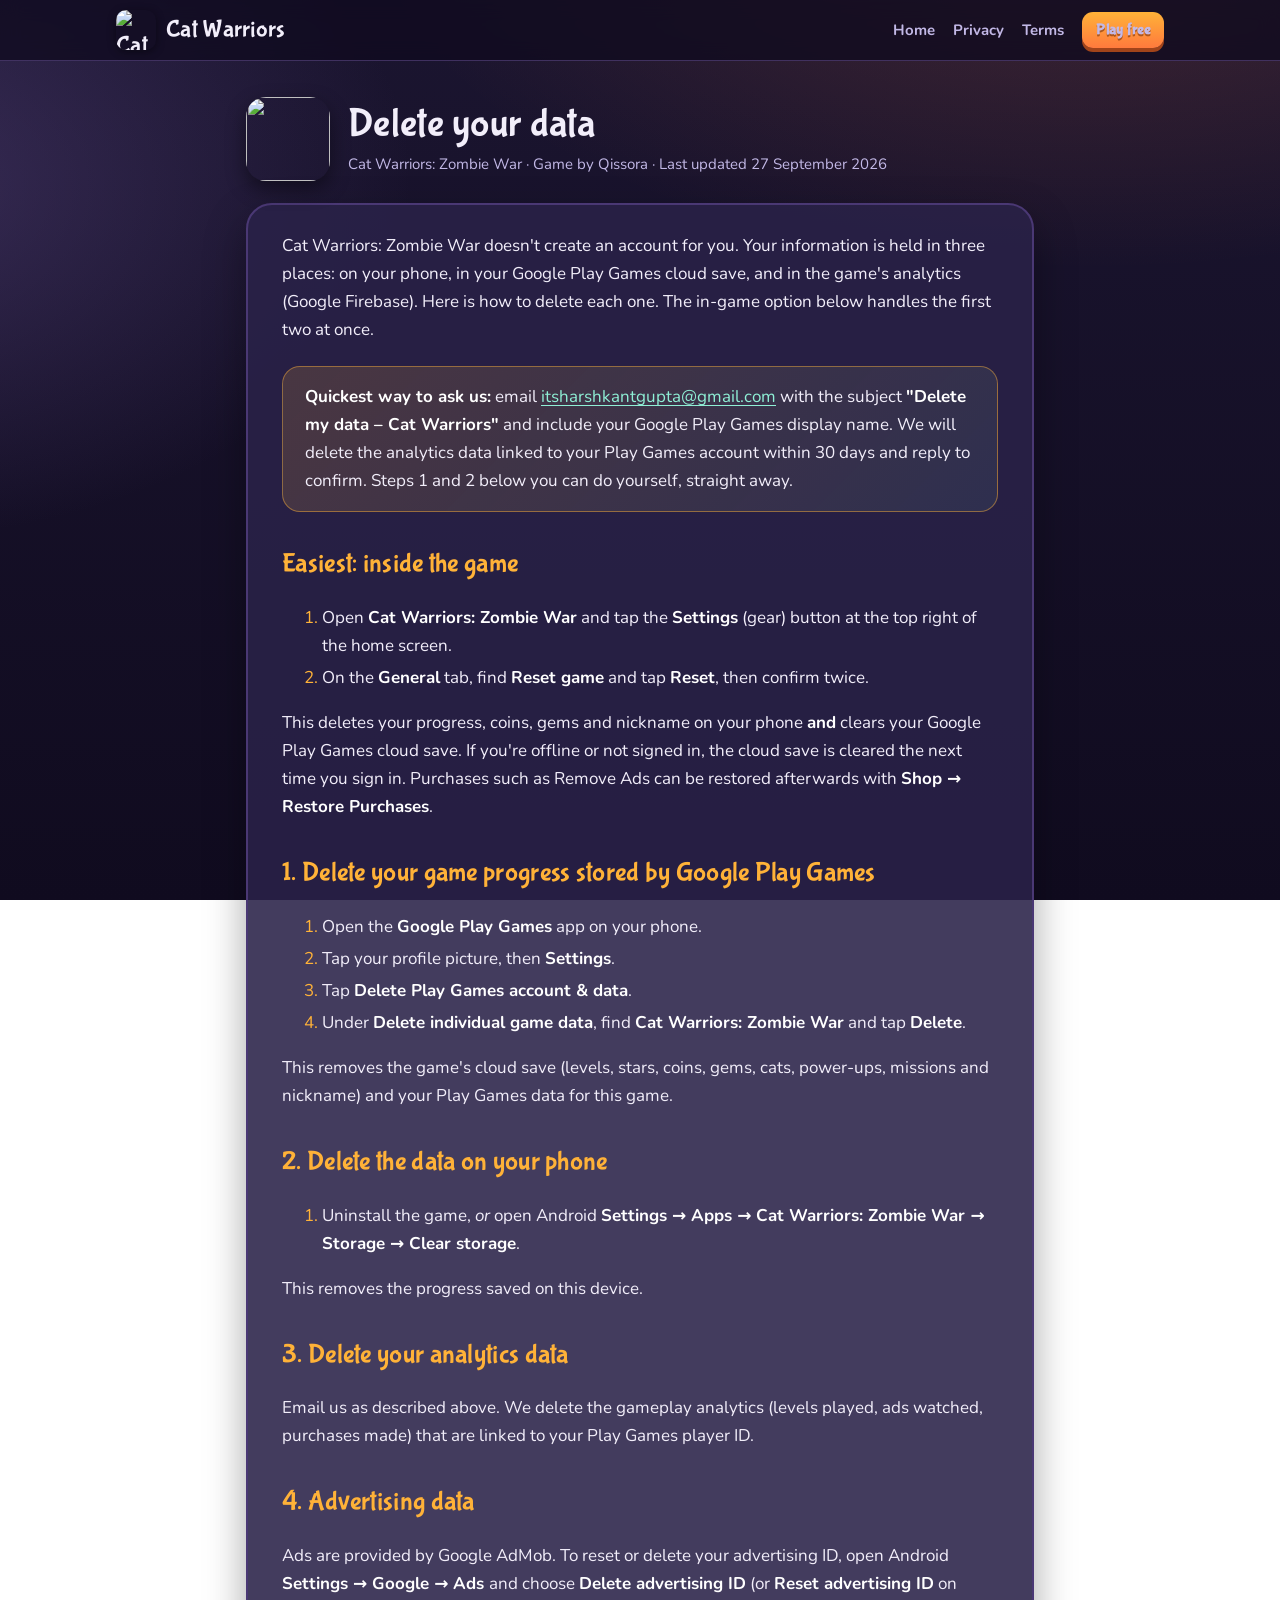
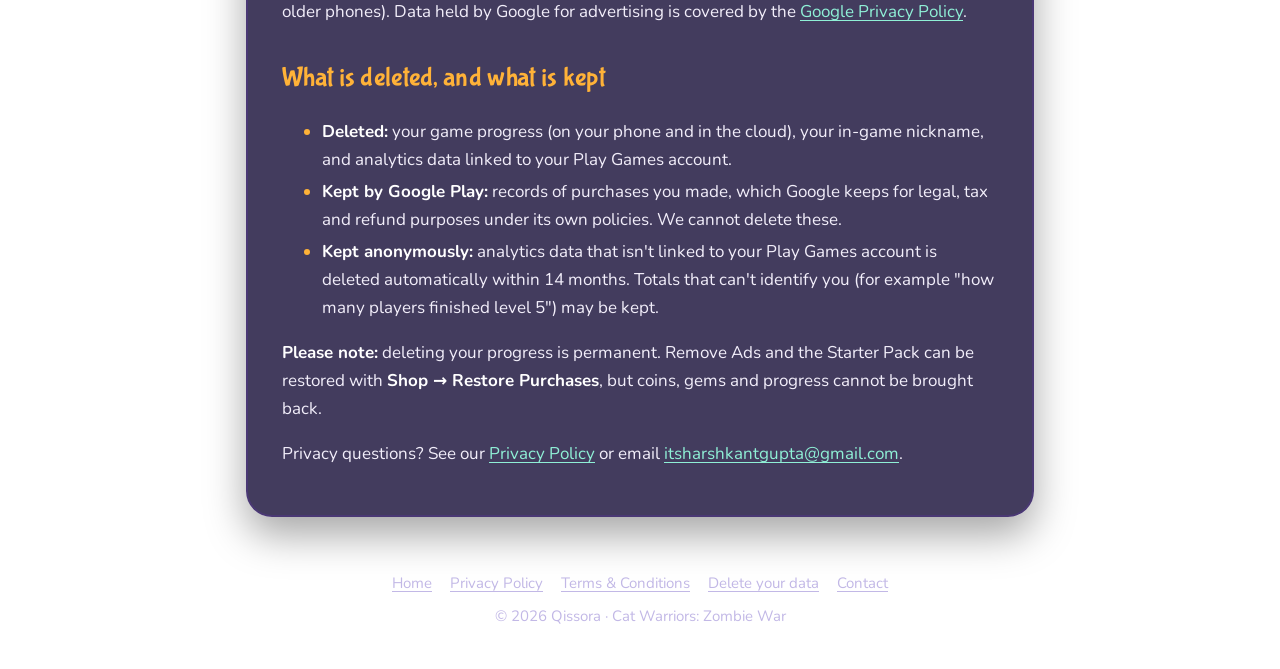
==== delete-data.html @ cae6afaa "Add files via upload" ====
<!DOCTYPE html>
<html lang="en">
<head>
<meta charset="utf-8">
<meta name="viewport" content="width=device-width, initial-scale=1">
<title>Delete your data — Cat Warriors: Zombie War</title>
<meta name="description" content="How to delete your Cat Warriors: Zombie War progress and data.">
<meta property="og:title" content="Delete your data — Cat Warriors: Zombie War">
<meta property="og:description" content="How to delete your Cat Warriors: Zombie War progress and data.">
<meta property="og:image" content="https://harsh-4002.github.io/cat-warriors/img/og.jpg">
<meta property="og:url" content="https://harsh-4002.github.io/cat-warriors/delete-data.html">
<meta name="theme-color" content="#1b1530">
<link rel="icon" type="image/png" href="img/favicon.png">
<link rel="preconnect" href="https://fonts.googleapis.com">
<link rel="preconnect" href="https://fonts.gstatic.com" crossorigin>
<link href="https://fonts.googleapis.com/css2?family=Bubblegum+Sans&family=Nunito:wght@400;700;800&display=swap" rel="stylesheet">
<link rel="stylesheet" href="style.css">
</head>
<body>
<header class="topbar"><div class="topbar-inner">
  <a class="brand" href="./"><img src="img/icon.webp" alt="Cat Warriors app icon">Cat Warriors</a>
  <nav class="nav">
    <a href="./" class="hide-sm">Home</a>
    <a href="privacy.html">Privacy</a>
    <a href="terms.html">Terms</a>
    <a class="btn btn-small" href="https://play.google.com/store/apps/details?id=com.catsvsdogs.game">Play free</a>
  </nav>
</div></header>
<main class="doc">
<div class="doc-head"><img src="img/icon.webp" alt=""><div><h1>Delete your data</h1><p class="meta">Cat Warriors: Zombie War · Game by Qissora · Last updated 27 September 2026</p></div></div>
<article class="card">
<p>Cat Warriors: Zombie War doesn't create an account for you. Your information is held in three places: on your phone, in your Google Play Games cloud save, and in the game's analytics (Google Firebase). Here is how to delete each one. The in-game option below handles the first two at once.</p>

<div class="panel">
<strong>Quickest way to ask us:</strong> email <a href="mailto:itsharshkantgupta@gmail.com">itsharshkantgupta@gmail.com</a> with the subject <strong>"Delete my data – Cat Warriors"</strong> and include your Google Play Games display name. We will delete the analytics data linked to your Play Games account within 30 days and reply to confirm. Steps 1 and 2 below you can do yourself, straight away.
</div>

<h2>Easiest: inside the game</h2>
<ol>
  <li>Open <strong>Cat Warriors: Zombie War</strong> and tap the <strong>Settings</strong> (gear) button at the top right of the home screen.</li>
  <li>On the <strong>General</strong> tab, find <strong>Reset game</strong> and tap <strong>Reset</strong>, then confirm twice.</li>
</ol>
<p>This deletes your progress, coins, gems and nickname on your phone <strong>and</strong> clears your Google Play Games cloud save. If you're offline or not signed in, the cloud save is cleared the next time you sign in. Purchases such as Remove Ads can be restored afterwards with <strong>Shop → Restore Purchases</strong>.</p>

<h2>1. Delete your game progress stored by Google Play Games</h2>
<ol>
  <li>Open the <strong>Google Play Games</strong> app on your phone.</li>
  <li>Tap your profile picture, then <strong>Settings</strong>.</li>
  <li>Tap <strong>Delete Play Games account &amp; data</strong>.</li>
  <li>Under <strong>Delete individual game data</strong>, find <strong>Cat Warriors: Zombie War</strong> and tap <strong>Delete</strong>.</li>
</ol>
<p>This removes the game's cloud save (levels, stars, coins, gems, cats, power-ups, missions and nickname) and your Play Games data for this game.</p>

<h2>2. Delete the data on your phone</h2>
<ol>
  <li>Uninstall the game, <em>or</em> open Android <strong>Settings → Apps → Cat Warriors: Zombie War → Storage → Clear storage</strong>.</li>
</ol>
<p>This removes the progress saved on this device.</p>

<h2>3. Delete your analytics data</h2>
<p>Email us as described above. We delete the gameplay analytics (levels played, ads watched, purchases made) that are linked to your Play Games player ID.</p>

<h2>4. Advertising data</h2>
<p>Ads are provided by Google AdMob. To reset or delete your advertising ID, open Android <strong>Settings → Google → Ads</strong> and choose <strong>Delete advertising ID</strong> (or <strong>Reset advertising ID</strong> on older phones). Data held by Google for advertising is covered by the <a href="https://policies.google.com/privacy">Google Privacy Policy</a>.</p>

<h2>What is deleted, and what is kept</h2>
<ul>
  <li><strong>Deleted:</strong> your game progress (on your phone and in the cloud), your in-game nickname, and analytics data linked to your Play Games account.</li>
  <li><strong>Kept by Google Play:</strong> records of purchases you made, which Google keeps for legal, tax and refund purposes under its own policies. We cannot delete these.</li>
  <li><strong>Kept anonymously:</strong> analytics data that isn't linked to your Play Games account is deleted automatically within 14 months. Totals that can't identify you (for example "how many players finished level 5") may be kept.</li>
</ul>
<p><strong>Please note:</strong> deleting your progress is permanent. Remove Ads and the Starter Pack can be restored with <strong>Shop → Restore Purchases</strong>, but coins, gems and progress cannot be brought back.</p>

<p>Privacy questions? See our <a href="privacy.html">Privacy Policy</a> or email <a href="mailto:itsharshkantgupta@gmail.com">itsharshkantgupta@gmail.com</a>.</p>
</article>
</main>
<footer>
  <nav><a href="./">Home</a><a href="privacy.html">Privacy Policy</a><a href="terms.html">Terms &amp; Conditions</a><a href="delete-data.html">Delete your data</a><a href="mailto:itsharshkantgupta@gmail.com">Contact</a></nav>
  <div>© 2026 Qissora · Cat Warriors: Zombie War</div>
</footer>
</body>
</html>
---- style.css ----
/* Cat Warriors: Zombie War — website styles. Colours follow the game's
   "Dusk Alley" chrome (autoload/chrome_theme.gd). */
:root {
  --plum-deep: #100b1f;
  --plum: #1b1530;
  --indigo: #2a2148;
  --violet: #4a3874;
  --violet-soft: #5e4a88;
  --amber: #ffb238;
  --ember: #ff7a3d;
  --mint: #8ff0d6;
  --gold: #ffdd75;
  --text: #f2eefa;
  --text-soft: #c2b8e6;
  --radius: 22px;
}

* { box-sizing: border-box; }
html { scroll-behavior: smooth; }
body {
  margin: 0;
  color: var(--text);
  font: 17px/1.65 "Nunito", system-ui, -apple-system, "Segoe UI", Roboto, sans-serif;
  background:
    radial-gradient(1200px 600px at 85% -10%, rgba(255, 122, 61, 0.18), transparent 60%),
    radial-gradient(900px 600px at -10% 20%, rgba(94, 74, 136, 0.45), transparent 60%),
    linear-gradient(180deg, var(--plum) 0%, var(--plum-deep) 100%);
  background-attachment: fixed;
  min-height: 100vh;
}
a { color: var(--mint); text-underline-offset: 3px; }
a:hover { color: #fff; }
img { max-width: 100%; display: block; }
h1, h2, h3, .brand, .btn { font-family: "Bubblegum Sans", "Nunito", sans-serif; font-weight: 400; letter-spacing: 0.3px; }

/* --- top bar --- */
.topbar {
  position: sticky; top: 0; z-index: 10;
  background: rgba(16, 11, 31, 0.78);
  backdrop-filter: blur(10px);
  -webkit-backdrop-filter: blur(10px);
  border-bottom: 1px solid rgba(94, 74, 136, 0.6);
}
.topbar-inner {
  max-width: 1080px; margin: 0 auto; padding: 10px 16px;
  display: flex; align-items: center; gap: 16px;
}
.brand { display: flex; align-items: center; gap: 10px; color: var(--text); text-decoration: none; font-size: 24px; }
.brand img { width: 40px; height: 40px; border-radius: 10px; box-shadow: 0 2px 8px rgba(0, 0, 0, 0.4); }
.nav { margin-left: auto; display: flex; gap: 18px; align-items: center; }
.nav a { color: var(--text-soft); text-decoration: none; font-weight: 700; font-size: 15px; }
.nav a:hover, .nav a.active { color: var(--amber); }

/* --- buttons --- */
.btn {
  display: inline-flex; align-items: center; gap: 8px;
  padding: 10px 22px; border-radius: 14px;
  font-size: 20px; color: #fff; text-decoration: none;
  background: linear-gradient(180deg, var(--amber), var(--ember));
  box-shadow: 0 5px 0 #a2441a, 0 10px 24px rgba(255, 122, 61, 0.35);
  text-shadow: 0 2px 0 rgba(120, 50, 10, 0.6);
  transition: transform 0.12s ease, box-shadow 0.12s ease;
}
.btn:hover { color: #fff; transform: translateY(-2px); }
.btn:active { transform: translateY(3px); box-shadow: 0 2px 0 #a2441a; }
.btn-small { padding: 6px 14px; font-size: 17px; border-radius: 11px; box-shadow: 0 4px 0 #a2441a; }

/* --- home: hero --- */
.hero {
  position: relative; overflow: hidden;
  padding: 56px 16px 72px; text-align: center;
  background: linear-gradient(180deg, rgba(16, 11, 31, 0.35) 0%, rgba(16, 11, 31, 0.55) 60%, var(--plum-deep) 100%),
              url("img/hero-bg.webp") center / cover no-repeat;
}
.hero-logo { width: min(560px, 92%); margin: 0 auto; filter: drop-shadow(0 12px 28px rgba(0, 0, 0, 0.6)); animation: bob 4s ease-in-out infinite; }
@keyframes bob { 50% { transform: translateY(-8px); } }
.hero p.tagline { max-width: 620px; margin: 18px auto 26px; font-size: 20px; color: var(--text); text-shadow: 0 2px 8px rgba(0, 0, 0, 0.7); }
.store-row { display: flex; align-items: center; justify-content: center; gap: 18px; flex-wrap: wrap; }
.store-badge img { height: 84px; margin: -12px; } /* Google's badge has built-in padding */
.app-chip {
  display: flex; align-items: center; gap: 12px; padding: 8px 16px 8px 8px;
  background: rgba(27, 21, 48, 0.85); border: 1px solid var(--violet-soft); border-radius: 18px; text-align: left;
}
.app-chip img { width: 52px; height: 52px; border-radius: 12px; }
.app-chip b { display: block; font-size: 16px; }
.app-chip span { font-size: 14px; color: var(--text-soft); }

/* --- home: features --- */
.section { max-width: 1080px; margin: 0 auto; padding: 48px 16px; }
.section h2 { font-size: 38px; text-align: center; margin: 0 0 8px; color: var(--gold); }
.section .lead { text-align: center; color: var(--text-soft); margin: 0 auto 32px; max-width: 640px; }
.features { display: grid; grid-template-columns: repeat(3, 1fr); gap: 22px; }
.feature {
  background: linear-gradient(180deg, var(--indigo), var(--plum));
  border: 2px solid var(--violet); border-radius: var(--radius); overflow: hidden;
  box-shadow: 0 14px 30px rgba(0, 0, 0, 0.35);
  transition: transform 0.2s ease, border-color 0.2s ease;
}
.feature:hover { transform: translateY(-4px); border-color: var(--amber); }
.feature img { aspect-ratio: 2 / 1; object-fit: cover; width: 100%; }
.feature div { padding: 16px 20px 20px; }
.feature h3 { margin: 0 0 4px; font-size: 26px; color: var(--amber); }
.feature p { margin: 0; color: var(--text-soft); font-size: 16px; }

.cta {
  text-align: center; padding: 36px 20px; border-radius: 28px;
  background: linear-gradient(135deg, var(--violet), var(--indigo));
  border: 2px solid var(--violet-soft);
}
.cta h2 { color: var(--text); }

/* --- legal pages --- */
.doc { max-width: 820px; margin: 0 auto; padding: 36px 16px 24px; }
.doc-head { display: flex; align-items: center; gap: 18px; margin-bottom: 22px; }
.doc-head img { width: 84px; height: 84px; border-radius: 20px; box-shadow: 0 8px 20px rgba(0, 0, 0, 0.45); flex: none; }
.doc-head h1 { margin: 0; font-size: 40px; line-height: 1.1; }
.doc-head .meta { margin: 6px 0 0; color: var(--text-soft); font-size: 15px; }
.card {
  background: rgba(42, 33, 72, 0.88);
  border: 2px solid var(--violet); border-radius: 26px;
  padding: 10px 34px 30px;
  box-shadow: 0 18px 40px rgba(0, 0, 0, 0.35);
}
.card h2 { font-size: 27px; color: var(--amber); margin: 30px 0 6px; }
.card h3 { font-size: 21px; color: var(--mint); margin: 22px 0 4px; }
.card p, .card li { color: var(--text); }
.card li { margin: 4px 0; }
.card li::marker { color: var(--amber); }
.card strong { color: #fff; }
.summary, .panel {
  margin: 22px 0 6px; padding: 16px 22px; border-radius: 18px;
  background: linear-gradient(135deg, rgba(255, 178, 56, 0.16), rgba(143, 240, 214, 0.08));
  border: 1px solid rgba(255, 178, 56, 0.45);
}
.summary ul { margin: 8px 0 0; padding-left: 20px; }

/* --- footer --- */
footer { text-align: center; padding: 30px 16px 40px; color: var(--text-soft); font-size: 15px; }
footer nav { display: flex; justify-content: center; gap: 18px; flex-wrap: wrap; margin-bottom: 8px; }
footer a { color: var(--text-soft); }

@media (max-width: 800px) {
  .features { grid-template-columns: 1fr; }
  .nav a.hide-sm { display: none; }
  .card { padding: 4px 20px 24px; }
  .doc-head h1 { font-size: 32px; }
  .doc-head img { width: 64px; height: 64px; }
  .section h2 { font-size: 32px; }
}
@media (prefers-reduced-motion: reduce) { .hero-logo { animation: none; } }
@media (max-width: 420px) {
  .topbar-inner { gap: 10px; padding: 8px 12px; }
  .brand { font-size: 20px; }
  .brand img { width: 34px; height: 34px; }
  .nav { gap: 12px; }
  .btn-small { padding: 5px 10px; font-size: 15px; }
}
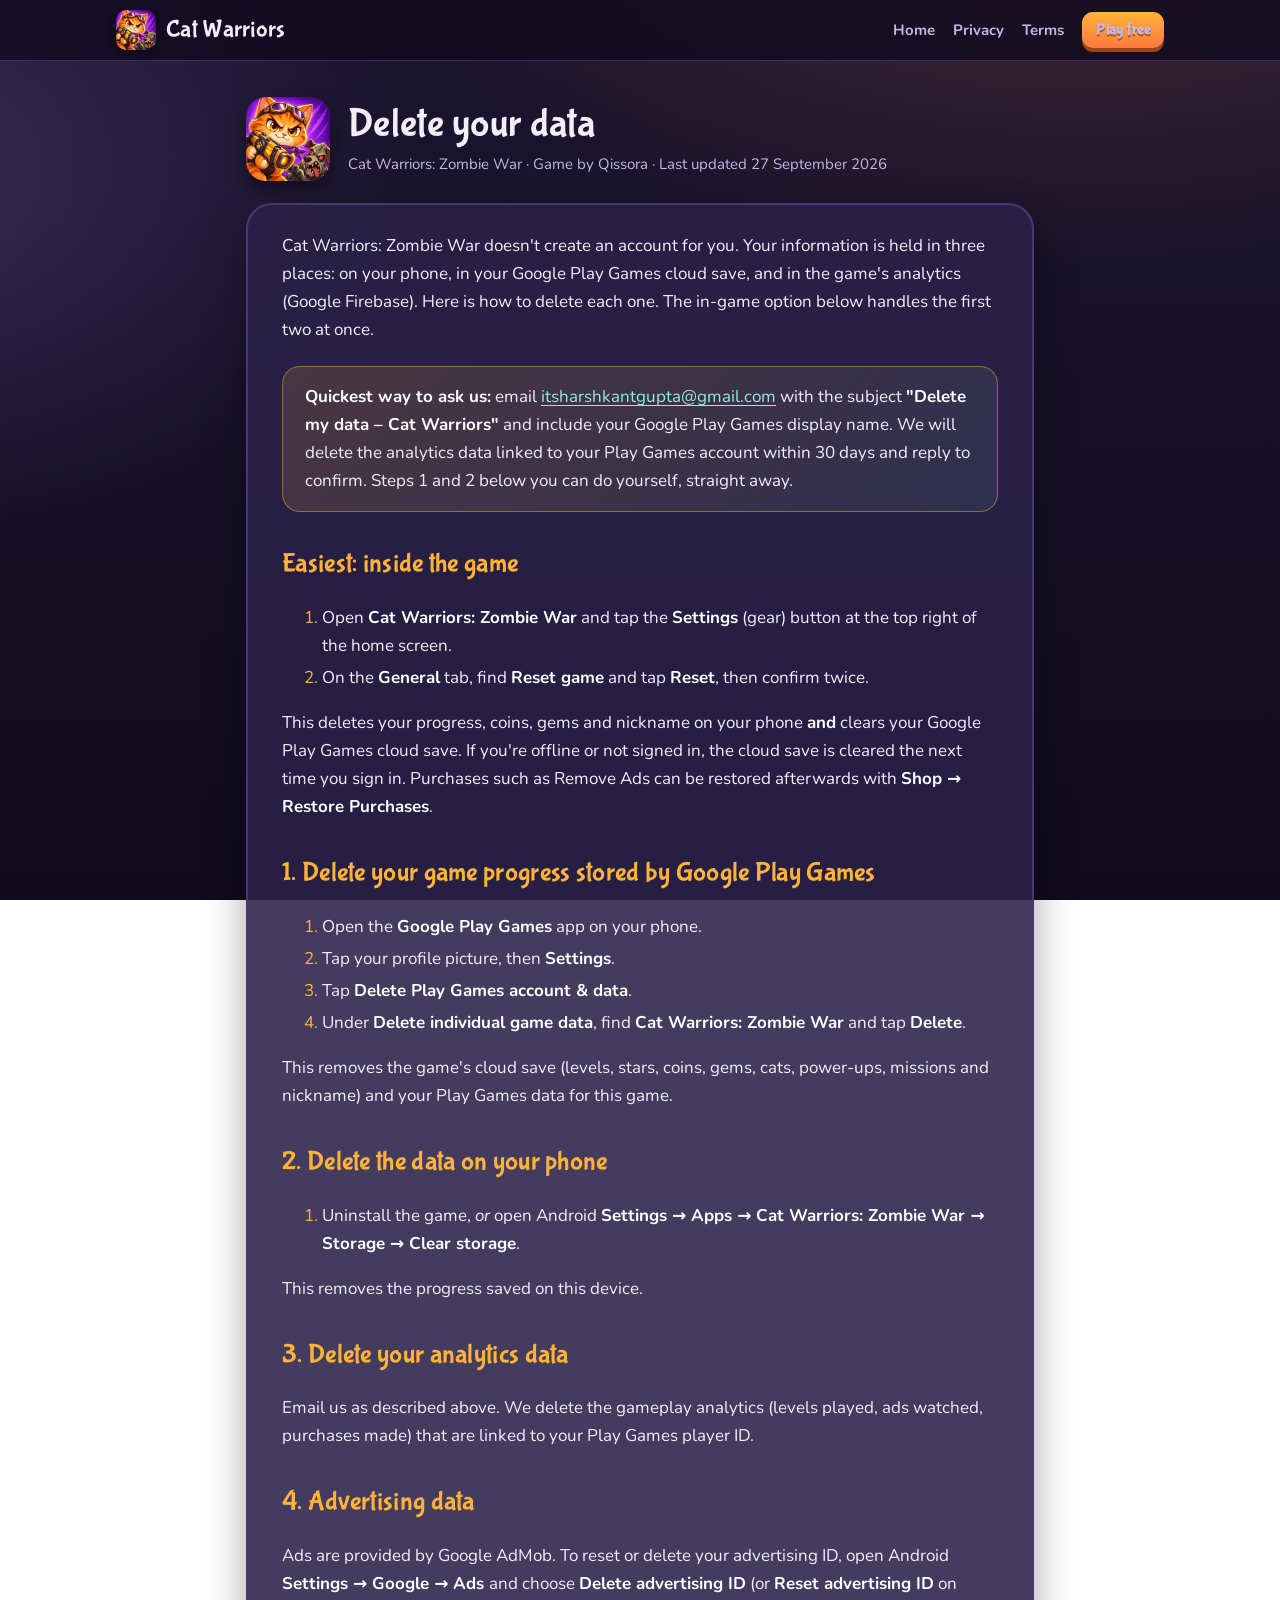
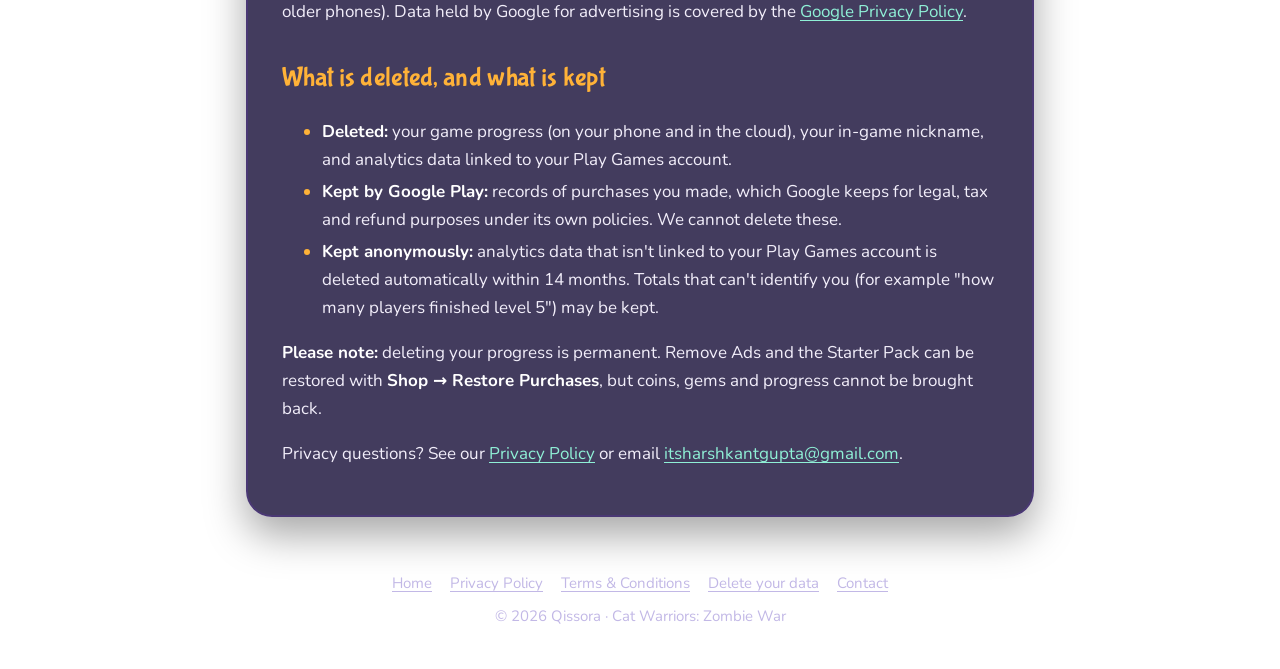
==== commit cebeb8be: "Cat Warriors site: restyled pages, images, remove old pages Home page, Privacy Policy, Terms & Condi" ====
--- a/delete-data.html
+++ b/delete-data.html
@@ -7,10 +7,10 @@
 <meta name="description" content="How to delete your Cat Warriors: Zombie War progress and data.">
 <meta property="og:title" content="Delete your data — Cat Warriors: Zombie War">
 <meta property="og:description" content="How to delete your Cat Warriors: Zombie War progress and data.">
-<meta property="og:image" content="https://harsh-4002.github.io/cat-warriors/img/og.jpg">
-<meta property="og:url" content="https://harsh-4002.github.io/cat-warriors/delete-data.html">
+<meta property="og:image" content="https://harsh-4002.github.io/og.jpg">
+<meta property="og:url" content="https://harsh-4002.github.io/delete-data.html">
 <meta name="theme-color" content="#1b1530">
-<link rel="icon" type="image/png" href="img/favicon.png">
+<link rel="icon" type="image/png" href="favicon.png">
 <link rel="preconnect" href="https://fonts.googleapis.com">
 <link rel="preconnect" href="https://fonts.gstatic.com" crossorigin>
 <link href="https://fonts.googleapis.com/css2?family=Bubblegum+Sans&family=Nunito:wght@400;700;800&display=swap" rel="stylesheet">
@@ -18,7 +18,7 @@
 </head>
 <body>
 <header class="topbar"><div class="topbar-inner">
-  <a class="brand" href="./"><img src="img/icon.webp" alt="Cat Warriors app icon">Cat Warriors</a>
+  <a class="brand" href="./"><img src="icon.webp" alt="Cat Warriors app icon">Cat Warriors</a>
   <nav class="nav">
     <a href="./" class="hide-sm">Home</a>
     <a href="privacy.html">Privacy</a>
@@ -27,7 +27,7 @@
   </nav>
 </div></header>
 <main class="doc">
-<div class="doc-head"><img src="img/icon.webp" alt=""><div><h1>Delete your data</h1><p class="meta">Cat Warriors: Zombie War · Game by Qissora · Last updated 27 September 2026</p></div></div>
+<div class="doc-head"><img src="icon.webp" alt=""><div><h1>Delete your data</h1><p class="meta">Cat Warriors: Zombie War · Game by Qissora · Last updated 27 September 2026</p></div></div>
 <article class="card">
 <p>Cat Warriors: Zombie War doesn't create an account for you. Your information is held in three places: on your phone, in your Google Play Games cloud save, and in the game's analytics (Google Firebase). Here is how to delete each one. The in-game option below handles the first two at once.</p>
 
--- a/style.css
+++ b/style.css
@@ -70,7 +70,7 @@
   position: relative; overflow: hidden;
   padding: 56px 16px 72px; text-align: center;
   background: linear-gradient(180deg, rgba(16, 11, 31, 0.35) 0%, rgba(16, 11, 31, 0.55) 60%, var(--plum-deep) 100%),
-              url("img/hero-bg.webp") center / cover no-repeat;
+              url("hero-bg.webp") center / cover no-repeat;
 }
 .hero-logo { width: min(560px, 92%); margin: 0 auto; filter: drop-shadow(0 12px 28px rgba(0, 0, 0, 0.6)); animation: bob 4s ease-in-out infinite; }
 @keyframes bob { 50% { transform: translateY(-8px); } }
